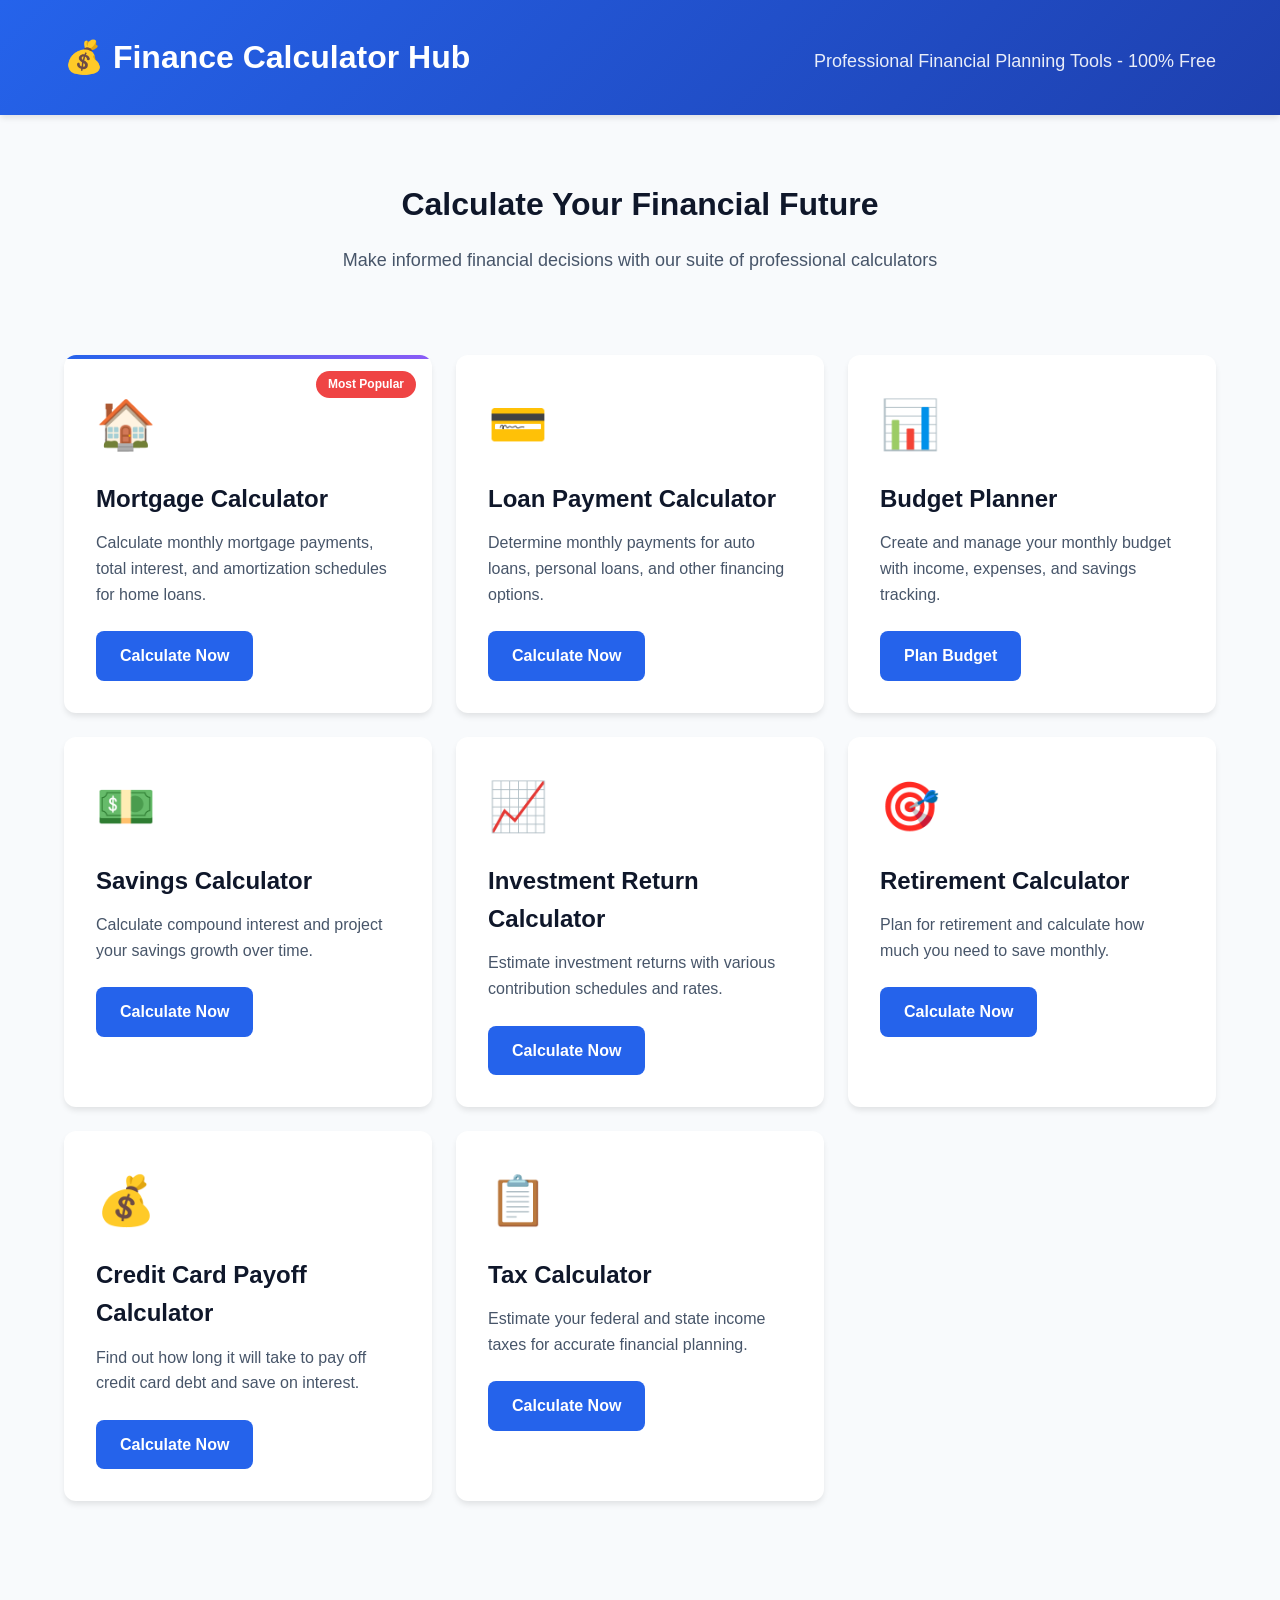
==== finance/index.html @ 12178be9 "feat: Add Finance Calculator Hub - High CPC English project NEW PROJECT: Finance Calculator Hub (Eng" ====
<!DOCTYPE html>
<html lang="en">
<head>
    <meta charset="UTF-8">
    <meta name="viewport" content="width=device-width, initial-scale=1.0">
    <meta name="description" content="Free online finance calculators - Mortgage calculator, loan payment calculator, budget planner, savings calculator, and more financial planning tools.">
    <meta name="keywords" content="mortgage calculator, loan calculator, budget planner, finance tools, savings calculator, retirement calculator">
    <meta name="author" content="Finance Calculator Hub">
    
    <!-- Open Graph -->
    <meta property="og:title" content="Finance Calculator Hub - Free Financial Planning Tools">
    <meta property="og:description" content="Calculate mortgages, loans, budgets, savings, and more with our free online finance calculators.">
    <meta property="og:type" content="website">
    <meta property="og:url" content="https://your-domain.pages.dev/finance/">
    
    <!-- Twitter Card -->
    <meta name="twitter:card" content="summary_large_image">
    <meta name="twitter:title" content="Finance Calculator Hub - Free Financial Tools">
    <meta name="twitter:description" content="Plan your finances with our comprehensive calculator suite.">
    
    <!-- Schema.org -->
    <script type="application/ld+json">
    {
        "@context": "https://schema.org",
        "@type": "WebApplication",
        "name": "Finance Calculator Hub",
        "description": "Free online financial calculators and planning tools",
        "url": "https://your-domain.pages.dev/finance/",
        "applicationCategory": "FinanceApplication",
        "operatingSystem": "Any",
        "offers": {
            "@type": "Offer",
            "price": "0",
            "priceCurrency": "USD"
        }
    }
    </script>
    
    <title>Finance Calculator Hub - Free Mortgage, Loan & Budget Calculators</title>
    <link rel="stylesheet" href="css/style.css">
    <link rel="canonical" href="https://your-domain.pages.dev/finance/">
    
    <!-- Google AdSense -->
    <script async src="https://pagead2.googlesyndication.com/pagead/js/adsbygoogle.js?client=ca-pub-6690487239486575"
     crossorigin="anonymous"></script>
</head>
<body>
    <header>
        <div class="container">
            <div class="header-content">
                <h1>💰 Finance Calculator Hub</h1>
                <p class="subtitle">Professional Financial Planning Tools - 100% Free</p>
            </div>
        </div>
    </header>

    <!-- AdSense Ad 1: Below Header -->
    <div class="ad-container ad-horizontal">
        <ins class="adsbygoogle"
             style="display:block"
             data-ad-client="ca-pub-6690487239486575"
             data-ad-slot="1234567890"
             data-ad-format="auto"
             data-full-width-responsive="true"></ins>
        <script>
             (adsbygoogle = window.adsbygoogle || []).push({});
        </script>
    </div>

    <main class="container">
        <section class="intro">
            <h2>Calculate Your Financial Future</h2>
            <p>Make informed financial decisions with our suite of professional calculators</p>
        </section>

        <!-- AdSense Ad 2: Below Intro -->
        <div class="ad-container ad-horizontal">
            <ins class="adsbygoogle"
                 style="display:block"
                 data-ad-client="ca-pub-6690487239486575"
                 data-ad-slot="1234567891"
                 data-ad-format="auto"
                 data-full-width-responsive="true"></ins>
            <script>
                 (adsbygoogle = window.adsbygoogle || []).push({});
            </script>
        </div>

        <section class="calculators-grid">
            <article class="calculator-card featured">
                <div class="card-icon">🏠</div>
                <h3>Mortgage Calculator</h3>
                <p>Calculate monthly mortgage payments, total interest, and amortization schedules for home loans.</p>
                <a href="mortgage-calculator.html" class="btn-primary">Calculate Now</a>
                <span class="badge">Most Popular</span>
            </article>

            <article class="calculator-card">
                <div class="card-icon">💳</div>
                <h3>Loan Payment Calculator</h3>
                <p>Determine monthly payments for auto loans, personal loans, and other financing options.</p>
                <a href="loan-calculator.html" class="btn-primary">Calculate Now</a>
            </article>

            <article class="calculator-card">
                <div class="card-icon">📊</div>
                <h3>Budget Planner</h3>
                <p>Create and manage your monthly budget with income, expenses, and savings tracking.</p>
                <a href="budget-planner.html" class="btn-primary">Plan Budget</a>
            </article>

            <article class="calculator-card">
                <div class="card-icon">💵</div>
                <h3>Savings Calculator</h3>
                <p>Calculate compound interest and project your savings growth over time.</p>
                <a href="savings-calculator.html" class="btn-primary">Calculate Now</a>
            </article>

            <article class="calculator-card">
                <div class="card-icon">📈</div>
                <h3>Investment Return Calculator</h3>
                <p>Estimate investment returns with various contribution schedules and rates.</p>
                <a href="investment-calculator.html" class="btn-primary">Calculate Now</a>
            </article>

            <article class="calculator-card">
                <div class="card-icon">🎯</div>
                <h3>Retirement Calculator</h3>
                <p>Plan for retirement and calculate how much you need to save monthly.</p>
                <a href="retirement-calculator.html" class="btn-primary">Calculate Now</a>
            </article>

            <article class="calculator-card">
                <div class="card-icon">💰</div>
                <h3>Credit Card Payoff Calculator</h3>
                <p>Find out how long it will take to pay off credit card debt and save on interest.</p>
                <a href="credit-payoff-calculator.html" class="btn-primary">Calculate Now</a>
            </article>

            <article class="calculator-card">
                <div class="card-icon">📋</div>
                <h3>Tax Calculator</h3>
                <p>Estimate your federal and state income taxes for accurate financial planning.</p>
                <a href="tax-calculator.html" class="btn-primary">Calculate Now</a>
            </article>
        </section>

        <!-- AdSense Ad 3: Below Calculator Grid -->
        <div class="ad-container ad-horizontal">
            <ins class="adsbygoogle"
                 style="display:block"
                 data-ad-client="ca-pub-6690487239486575"
                 data-ad-slot="1234567892"
                 data-ad-format="auto"
                 data-full-width-responsive="true"></ins>
            <script>
                 (adsbygoogle = window.adsbygoogle || []).push({});
            </script>
        </div>
    </main>

    <!-- AdSense Ad 4: Bottom -->
    <div class="ad-container ad-horizontal">
        <ins class="adsbygoogle"
             style="display:block"
             data-ad-client="ca-pub-6690487239486575"
             data-ad-slot="1234567893"
             data-ad-format="auto"
             data-full-width-responsive="true"></ins>
        <script>
             (adsbygoogle = window.adsbygoogle || []).push({});
        </script>
    </div>

    <script src="js/main.js"></script>
</body>
</html>
---- finance/css/style.css ----
:root {
    --primary-color: #2563eb;
    --primary-dark: #1e40af;
    --secondary-color: #64748b;
    --success-color: #10b981;
    --warning-color: #f59e0b;
    --danger-color: #ef4444;
    --light-bg: #f8fafc;
    --card-bg: #ffffff;
    --text-primary: #0f172a;
    --text-secondary: #475569;
    --border-color: #e2e8f0;
    --shadow-sm: 0 1px 2px 0 rgb(0 0 0 / 0.05);
    --shadow-md: 0 4px 6px -1px rgb(0 0 0 / 0.1);
    --shadow-lg: 0 10px 15px -3px rgb(0 0 0 / 0.1);
    --radius-sm: 0.375rem;
    --radius-md: 0.5rem;
    --radius-lg: 0.75rem;
}

* {
    margin: 0;
    padding: 0;
    box-sizing: border-box;
}

body {
    font-family: -apple-system, BlinkMacSystemFont, 'Segoe UI', 'Roboto', 'Helvetica Neue', Arial, sans-serif;
    line-height: 1.6;
    color: var(--text-primary);
    background-color: var(--light-bg);
}

/* 헤더 */
header {
    background: linear-gradient(135deg, var(--primary-color) 0%, var(--primary-dark) 100%);
    color: white;
    padding: 2rem 0;
    box-shadow: var(--shadow-md);
}

.container {
    max-width: 1200px;
    margin: 0 auto;
    padding: 0 1.5rem;
}

.header-content {
    display: flex;
    justify-content: space-between;
    align-items: center;
}

.header-content h1 {
    font-size: 2rem;
    font-weight: 700;
}

.header-content h1 a {
    color: white;
    text-decoration: none;
}

.subtitle {
    font-size: 1.125rem;
    opacity: 0.9;
    margin-top: 0.5rem;
}

nav {
    display: flex;
    gap: 1rem;
}

.nav-link {
    color: white;
    text-decoration: none;
    padding: 0.5rem 1rem;
    border-radius: var(--radius-md);
    transition: background-color 0.2s;
}

.nav-link:hover {
    background-color: rgba(255, 255, 255, 0.1);
}

/* 메인 컨텐츠 */
main {
    padding: 3rem 0;
}

.intro {
    text-align: center;
    margin-bottom: 3rem;
}

.intro h2 {
    font-size: 2rem;
    color: var(--text-primary);
    margin-bottom: 1rem;
}

.intro p {
    font-size: 1.125rem;
    color: var(--text-secondary);
}

/* 계산기 그리드 */
.calculators-grid {
    display: grid;
    grid-template-columns: repeat(auto-fill, minmax(280px, 1fr));
    gap: 1.5rem;
    margin-bottom: 3rem;
}

.calculator-card {
    background: var(--card-bg);
    border-radius: var(--radius-lg);
    padding: 2rem;
    box-shadow: var(--shadow-md);
    transition: transform 0.2s, box-shadow 0.2s;
    position: relative;
    overflow: hidden;
}

.calculator-card:hover {
    transform: translateY(-4px);
    box-shadow: var(--shadow-lg);
}

.calculator-card.featured::before {
    content: '';
    position: absolute;
    top: 0;
    left: 0;
    right: 0;
    height: 4px;
    background: linear-gradient(90deg, var(--primary-color), #8b5cf6);
}

.card-icon {
    font-size: 3rem;
    margin-bottom: 1rem;
}

.calculator-card h3 {
    font-size: 1.5rem;
    margin-bottom: 0.75rem;
    color: var(--text-primary);
}

.calculator-card p {
    color: var(--text-secondary);
    margin-bottom: 1.5rem;
    min-height: 3rem;
}

.badge {
    position: absolute;
    top: 1rem;
    right: 1rem;
    background: var(--danger-color);
    color: white;
    padding: 0.25rem 0.75rem;
    border-radius: 999px;
    font-size: 0.75rem;
    font-weight: 600;
}

/* 버튼 */
.btn-primary, .btn-secondary {
    display: inline-block;
    padding: 0.75rem 1.5rem;
    border-radius: var(--radius-md);
    text-decoration: none;
    font-weight: 600;
    transition: all 0.2s;
    border: none;
    cursor: pointer;
    font-size: 1rem;
}

.btn-primary {
    background: var(--primary-color);
    color: white;
}

.btn-primary:hover {
    background: var(--primary-dark);
}

.btn-secondary {
    background: var(--secondary-color);
    color: white;
}

.btn-secondary:hover {
    background: #475569;
}

.btn-large {
    width: 100%;
    padding: 1rem;
    margin-top: 0.5rem;
}

/* 특징 섹션 */
.features {
    background: var(--card-bg);
    border-radius: var(--radius-lg);
    padding: 3rem;
    box-shadow: var(--shadow-md);
    margin-bottom: 3rem;
}

.features h2 {
    text-align: center;
    font-size: 2rem;
    margin-bottom: 2rem;
}

.features-grid {
    display: grid;
    grid-template-columns: repeat(auto-fit, minmax(250px, 1fr));
    gap: 2rem;
}

.feature-item {
    text-align: center;
}

.feature-icon {
    font-size: 3rem;
    margin-bottom: 1rem;
}

.feature-item h3 {
    font-size: 1.25rem;
    margin-bottom: 0.5rem;
}

.feature-item p {
    color: var(--text-secondary);
}

/* 계산기 페이지 */
.calculator-page {
    max-width: 1000px;
    margin: 0 auto;
}

.calculator-header {
    text-align: center;
    margin-bottom: 2rem;
}

.calculator-header h2 {
    font-size: 2.5rem;
    margin-bottom: 0.5rem;
}

.calculator-layout {
    display: grid;
    grid-template-columns: 1fr 300px;
    gap: 2rem;
    margin-bottom: 3rem;
}

.calculator-main {
    display: flex;
    flex-direction: column;
    gap: 2rem;
}

.calculator-form {
    background: var(--card-bg);
    border-radius: var(--radius-lg);
    padding: 2rem;
    box-shadow: var(--shadow-md);
}

.form-group {
    margin-bottom: 1.5rem;
}

.form-group label {
    display: block;
    font-weight: 600;
    margin-bottom: 0.5rem;
    color: var(--text-primary);
}

.form-group input {
    width: 100%;
    padding: 0.75rem;
    border: 2px solid var(--border-color);
    border-radius: var(--radius-md);
    font-size: 1rem;
    transition: border-color 0.2s;
}

.form-group input:focus {
    outline: none;
    border-color: var(--primary-color);
}

.form-group small {
    display: block;
    margin-top: 0.25rem;
    color: var(--text-secondary);
    font-size: 0.875rem;
}

/* 결과 표시 */
.result-container {
    background: var(--card-bg);
    border-radius: var(--radius-lg);
    padding: 2rem;
    box-shadow: var(--shadow-md);
    border-left: 4px solid var(--primary-color);
}

.result-container h3 {
    font-size: 1.5rem;
    margin-bottom: 1.5rem;
}

.bmi-value {
    display: flex;
    justify-content: space-between;
    align-items: center;
    padding: 1.5rem;
    background: var(--light-bg);
    border-radius: var(--radius-md);
    margin-bottom: 1rem;
}

.bmi-value .label {
    font-weight: 600;
    font-size: 1.125rem;
}

.bmi-value .value {
    font-size: 2.5rem;
    font-weight: 700;
    color: var(--primary-color);
}

.bmi-status {
    padding: 1.5rem;
    border-radius: var(--radius-md);
    margin-bottom: 1rem;
}

.status-badge {
    display: inline-block;
    padding: 0.5rem 1rem;
    border-radius: 999px;
    font-weight: 600;
    margin-bottom: 0.5rem;
}

.status-text {
    font-size: 1.125rem;
    margin-top: 0.5rem;
}

.bmi-advice {
    background: #eff6ff;
    padding: 1.5rem;
    border-radius: var(--radius-md);
    border-left: 4px solid var(--primary-color);
}

.bmi-advice h4 {
    margin-bottom: 0.75rem;
    color: var(--primary-color);
}

.advice-text {
    color: var(--text-secondary);
    line-height: 1.8;
}

/* BMI 차트 */
.bmi-chart {
    background: var(--card-bg);
    border-radius: var(--radius-lg);
    padding: 2rem;
    box-shadow: var(--shadow-md);
}

.bmi-chart h3 {
    font-size: 1.5rem;
    margin-bottom: 1.5rem;
    text-align: center;
}

.chart-container {
    display: flex;
    flex-direction: column;
    gap: 0.75rem;
}

.chart-item {
    display: flex;
    justify-content: space-between;
    align-items: center;
    padding: 1rem 1.5rem;
    border-radius: var(--radius-md);
    font-weight: 600;
}

.chart-item.underweight {
    background: #dbeafe;
    color: #1e40af;
}

.chart-item.normal {
    background: #d1fae5;
    color: #065f46;
}

.chart-item.overweight {
    background: #fef3c7;
    color: #92400e;
}

.chart-item.obese1 {
    background: #fed7aa;
    color: #9a3412;
}

.chart-item.obese2 {
    background: #fecaca;
    color: #991b1b;
}

/* 정보 섹션 */
.info-section {
    background: var(--card-bg);
    border-radius: var(--radius-lg);
    padding: 2rem;
    box-shadow: var(--shadow-md);
    margin-bottom: 2rem;
}

.info-section h3 {
    font-size: 1.75rem;
    margin-bottom: 1rem;
    color: var(--text-primary);
}

.info-section h4 {
    font-size: 1.25rem;
    margin-top: 1.5rem;
    margin-bottom: 0.75rem;
    color: var(--text-primary);
}

.info-section p {
    color: var(--text-secondary);
    margin-bottom: 1rem;
    line-height: 1.8;
}

.info-list {
    list-style: none;
    padding: 0;
    margin: 1rem 0;
}

.info-list li {
    padding: 0.75rem;
    margin-bottom: 0.5rem;
    background: var(--light-bg);
    border-radius: var(--radius-md);
    border-left: 4px solid var(--primary-color);
}

.warning-text {
    background: #fef3c7;
    border-left: 4px solid var(--warning-color);
    padding: 1rem;
    border-radius: var(--radius-md);
    color: #92400e;
}

/* 관련 계산기 */
.related-calculators {
    background: var(--card-bg);
    border-radius: var(--radius-lg);
    padding: 2rem;
    box-shadow: var(--shadow-md);
}

.related-calculators h3 {
    font-size: 1.75rem;
    margin-bottom: 1.5rem;
}

.related-grid {
    display: grid;
    grid-template-columns: repeat(auto-fit, minmax(200px, 1fr));
    gap: 1rem;
}

.related-card {
    display: block;
    padding: 1.5rem;
    background: var(--light-bg);
    border-radius: var(--radius-md);
    text-decoration: none;
    transition: all 0.2s;
    text-align: center;
}

.related-card:hover {
    background: var(--primary-color);
    color: white;
    transform: translateY(-2px);
}

.related-card .card-icon {
    font-size: 2rem;
    margin-bottom: 0.5rem;
}

.related-card h4 {
    font-size: 1.125rem;
    margin-bottom: 0.25rem;
    color: var(--text-primary);
}

.related-card:hover h4,
.related-card:hover p {
    color: white;
}

.related-card p {
    font-size: 0.875rem;
    color: var(--text-secondary);
    margin: 0;
}

/* 광고 컨테이너 */
.ad-container {
    margin: 2rem auto;
    display: flex;
    justify-content: center;
    align-items: center;
}

.ad-horizontal {
    max-width: 728px;
}

.ad-vertical {
    max-width: 300px;
}

.ad-placeholder {
    background: var(--light-bg);
    border: 2px dashed var(--border-color);
    border-radius: var(--radius-md);
    padding: 2rem;
    text-align: center;
    color: var(--text-secondary);
    min-height: 90px;
}

.calculator-sidebar .ad-placeholder {
    min-height: 600px;
    display: flex;
    align-items: center;
    justify-content: center;
}

/* 추가 계산기 스타일 */
.loan-summary, .exchange-result {
    background: var(--light-bg);
    padding: 1.5rem;
    border-radius: var(--radius-md);
    margin-bottom: 1.5rem;
}

.summary-item, .exchange-from, .exchange-to {
    display: flex;
    justify-content: space-between;
    padding: 1rem;
    border-bottom: 1px solid var(--border-color);
}

.summary-item:last-child {
    border-bottom: none;
}

.summary-item .value {
    font-size: 1.5rem;
    font-weight: 700;
    color: var(--primary-color);
}

.summary-item .highlight {
    color: var(--danger-color);
}

.loan-details, .exchange-rate {
    background: var(--light-bg);
    padding: 1rem;
    border-radius: var(--radius-md);
    margin-top: 1rem;
}

.comparison-grid {
    display: grid;
    grid-template-columns: repeat(auto-fit, minmax(200px, 1fr));
    gap: 1rem;
    margin-top: 1rem;
}

.comparison-item {
    background: var(--light-bg);
    padding: 1.5rem;
    border-radius: var(--radius-md);
    border-left: 4px solid var(--primary-color);
}

.info-box {
    background: var(--card-bg);
    border-radius: var(--radius-lg);
    padding: 2rem;
    box-shadow: var(--shadow-md);
    margin-top: 2rem;
}

.btn-swap {
    background: var(--light-bg);
    border: 2px solid var(--border-color);
    padding: 0.75rem 1.5rem;
    border-radius: var(--radius-md);
    cursor: pointer;
    font-size: 1.5rem;
    transition: all 0.2s;
}

.btn-swap:hover {
    background: var(--primary-color);
    color: white;
    border-color: var(--primary-color);
}

.exchange-arrow {
    font-size: 2rem;
    text-align: center;
    color: var(--primary-color);
    padding: 1rem 0;
}

.currency-label {
    font-weight: 700;
    color: var(--text-primary);
    font-size: 1.25rem;
}

.currency-amount {
    font-size: 1.75rem;
    font-weight: 700;
    color: var(--primary-color);
}

.rate-list {
    display: grid;
    gap: 0.75rem;
    margin-top: 1rem;
}

.rate-item {
    display: flex;
    justify-content: space-between;
    align-items: center;
    padding: 1rem;
    background: var(--light-bg);
    border-radius: var(--radius-md);
}

.rate-currency {
    font-weight: 600;
}

.rate-value {
    color: var(--primary-color);
    font-weight: 600;
}

.rate-disclaimer {
    font-size: 0.875rem;
    color: var(--text-secondary);
    margin-top: 0.5rem;
}

.date-result {
    text-align: center;
    padding: 2rem;
}

.big-number, .big-date {
    font-size: 3rem;
    font-weight: 700;
    color: var(--primary-color);
    margin: 1rem 0;
}

.date-breakdown, .date-info {
    margin-top: 1.5rem;
    text-align: left;
    background: var(--light-bg);
    padding: 1rem;
    border-radius: var(--radius-md);
}

.result-box {
    background: var(--light-bg);
    padding: 1.5rem;
    border-radius: var(--radius-md);
    margin-top: 1rem;
    border-left: 4px solid var(--primary-color);
}

/* 반응형 디자인 */
@media (max-width: 768px) {
    .header-content {
        flex-direction: column;
        text-align: center;
        gap: 1rem;
    }

    .header-content h1 {
        font-size: 1.5rem;
    }

    .subtitle {
        font-size: 1rem;
    }

    .calculators-grid {
        grid-template-columns: 1fr;
    }

    .calculator-layout {
        grid-template-columns: 1fr;
    }

    .calculator-sidebar {
        order: 2;
    }

    .features {
        padding: 2rem 1.5rem;
    }

    .features-grid {
        grid-template-columns: 1fr;
    }

    .intro h2 {
        font-size: 1.5rem;
    }

    .calculator-header h2 {
        font-size: 1.75rem;
    }

    .bmi-value {
        flex-direction: column;
        gap: 1rem;
        text-align: center;
    }
}

@media (max-width: 480px) {
    .container {
        padding: 0 1rem;
    }

    .calculator-card {
        padding: 1.5rem;
    }

    .calculator-form,
    .result-container,
    .bmi-chart,
    .info-section {
        padding: 1.5rem;
    }

    .card-icon {
        font-size: 2.5rem;
    }

    .bmi-value .value {
        font-size: 2rem;
    }
}
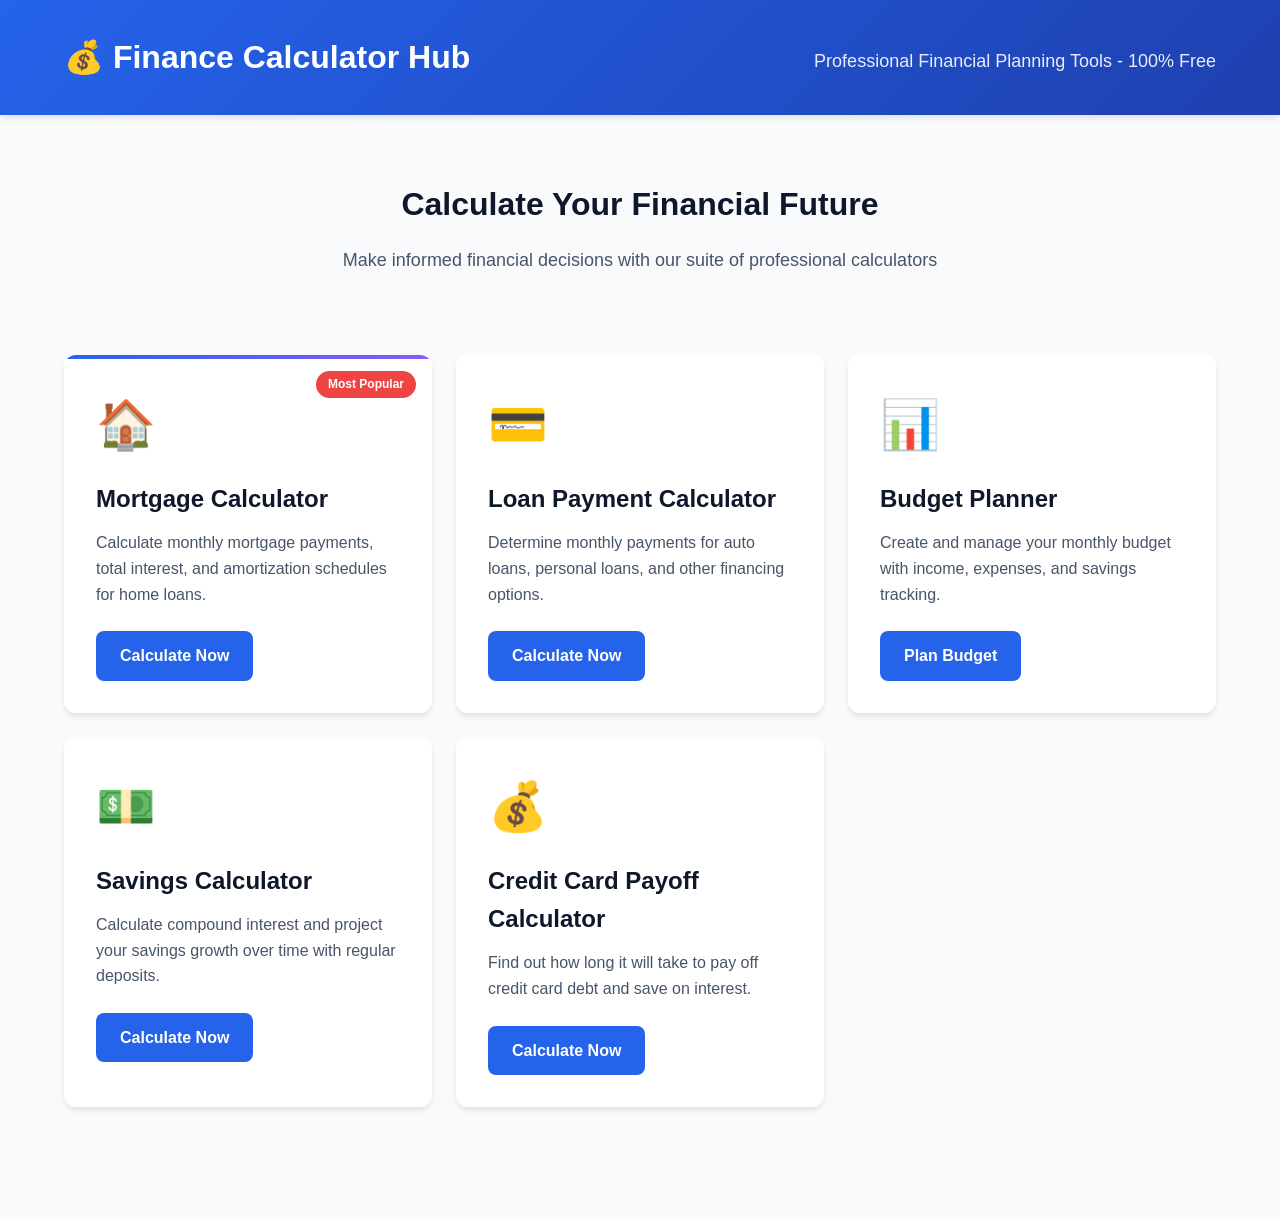
==== commit 9a45c35e: "feat: Add favicons and improve SEO for both projects - Add SVG favicons for Korean and Finance calcu" ====
--- a/finance/index.html
+++ b/finance/index.html
@@ -39,6 +39,10 @@
     <title>Finance Calculator Hub - Free Mortgage, Loan & Budget Calculators</title>
     <link rel="stylesheet" href="css/style.css">
     <link rel="canonical" href="https://your-domain.pages.dev/finance/">
+    
+    <!-- Favicon -->
+    <link rel="icon" type="image/svg+xml" href="favicon.svg">
+    <link rel="apple-touch-icon" href="favicon.svg">
     
     <!-- Google AdSense -->
     <script async src="https://pagead2.googlesyndication.com/pagead/js/adsbygoogle.js?client=ca-pub-6690487239486575"
@@ -112,22 +116,8 @@
             <article class="calculator-card">
                 <div class="card-icon">💵</div>
                 <h3>Savings Calculator</h3>
-                <p>Calculate compound interest and project your savings growth over time.</p>
+                <p>Calculate compound interest and project your savings growth over time with regular deposits.</p>
                 <a href="savings-calculator.html" class="btn-primary">Calculate Now</a>
-            </article>
-
-            <article class="calculator-card">
-                <div class="card-icon">📈</div>
-                <h3>Investment Return Calculator</h3>
-                <p>Estimate investment returns with various contribution schedules and rates.</p>
-                <a href="investment-calculator.html" class="btn-primary">Calculate Now</a>
-            </article>
-
-            <article class="calculator-card">
-                <div class="card-icon">🎯</div>
-                <h3>Retirement Calculator</h3>
-                <p>Plan for retirement and calculate how much you need to save monthly.</p>
-                <a href="retirement-calculator.html" class="btn-primary">Calculate Now</a>
             </article>
 
             <article class="calculator-card">
@@ -135,13 +125,6 @@
                 <h3>Credit Card Payoff Calculator</h3>
                 <p>Find out how long it will take to pay off credit card debt and save on interest.</p>
                 <a href="credit-payoff-calculator.html" class="btn-primary">Calculate Now</a>
-            </article>
-
-            <article class="calculator-card">
-                <div class="card-icon">📋</div>
-                <h3>Tax Calculator</h3>
-                <p>Estimate your federal and state income taxes for accurate financial planning.</p>
-                <a href="tax-calculator.html" class="btn-primary">Calculate Now</a>
             </article>
         </section>
 
--- a/finance/css/style.css
+++ b/finance/css/style.css
@@ -16,6 +16,8 @@
     --radius-sm: 0.375rem;
     --radius-md: 0.5rem;
     --radius-lg: 0.75rem;
+    --gradient-primary: linear-gradient(135deg, #2563eb 0%, #7c3aed 100%);
+    --gradient-success: linear-gradient(135deg, #10b981 0%, #059669 100%);
 }
 
 * {
